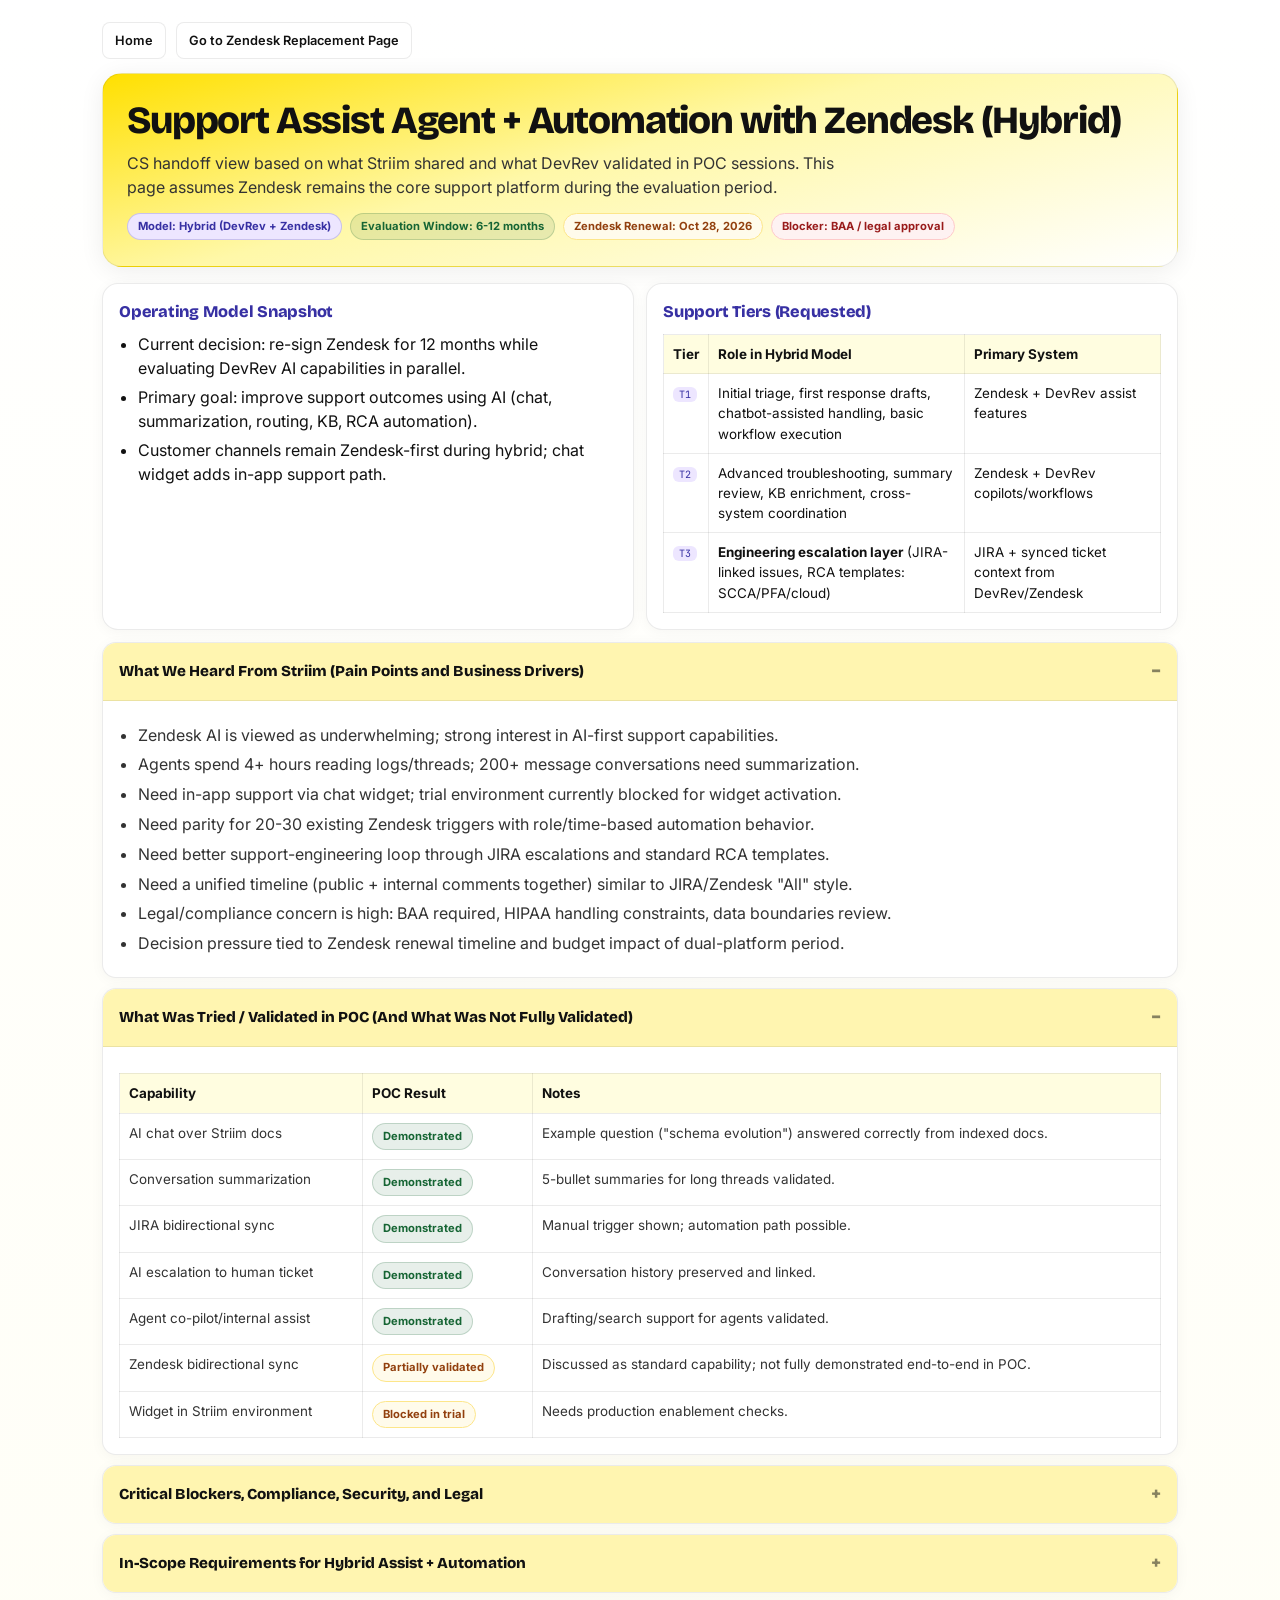
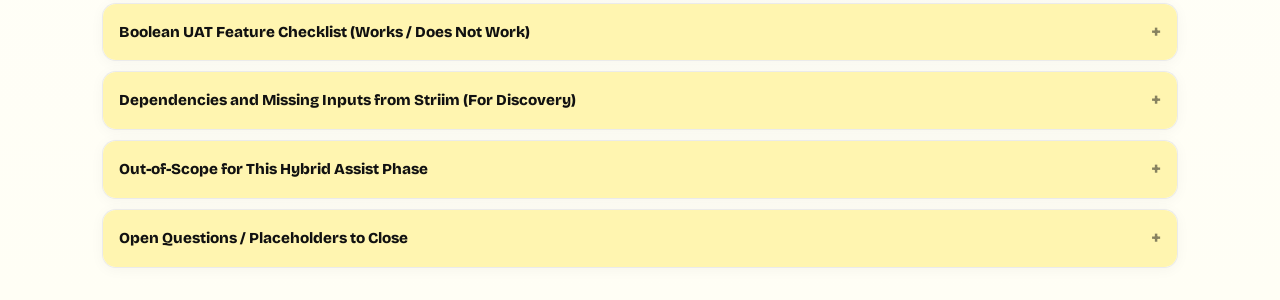
==== striim_support_assist_and_automation_with_zendesk.html @ 33229b57 "Build initial Striim CS pages and Computer-style UI. Add the hybrid and replacement CS views, apply " ====
<!doctype html>
<html lang="en">
<head>
  <meta charset="utf-8">
  <meta name="viewport" content="width=device-width, initial-scale=1">
  <title>Striim - Support Assist Agent + Automation with Zendesk</title>
  <link rel="preconnect" href="https://fonts.googleapis.com">
  <link rel="preconnect" href="https://fonts.gstatic.com" crossorigin>
  <link href="https://fonts.googleapis.com/css2?family=Bricolage+Grotesque:opsz,wght@12..96,400;12..96,500;12..96,600;12..96,700;12..96,800&family=Inter:wght@400;500;600&family=JetBrains+Mono:wght@400;500&display=swap" rel="stylesheet">
  <link rel="stylesheet" href="./striim-cs-styles.css">
</head>
<body>
  <main class="container">
    <nav class="top-nav">
      <a class="btn" href="./striim_cs_pages_index.html">Home</a>
      <a class="btn" href="./striim_zendesk_replacement_view.html">Go to Zendesk Replacement Page</a>
    </nav>

    <section class="hero">
      <h1 class="title">Support Assist Agent + Automation with Zendesk (Hybrid)</h1>
      <p class="subtitle">
        CS handoff view based on what Striim shared and what DevRev validated in POC sessions.
        This page assumes Zendesk remains the core support platform during the evaluation period.
      </p>
      <div class="meta">
        <span class="chip">Model: Hybrid (DevRev + Zendesk)</span>
        <span class="chip ok">Evaluation Window: 6-12 months</span>
        <span class="chip warn">Zendesk Renewal: Oct 28, 2026</span>
        <span class="chip risk">Blocker: BAA / legal approval</span>
      </div>
    </section>

    <section class="grid-2">
      <article class="card">
        <h3 class="section-heading">Operating Model Snapshot</h3>
        <ul>
          <li>Current decision: re-sign Zendesk for 12 months while evaluating DevRev AI capabilities in parallel.</li>
          <li>Primary goal: improve support outcomes using AI (chat, summarization, routing, KB, RCA automation).</li>
          <li>Customer channels remain Zendesk-first during hybrid; chat widget adds in-app support path.</li>
        </ul>
      </article>

      <article class="card">
        <h3 class="section-heading">Support Tiers (Requested)</h3>
        <table>
          <thead>
            <tr>
              <th>Tier</th>
              <th>Role in Hybrid Model</th>
              <th>Primary System</th>
            </tr>
          </thead>
          <tbody>
            <tr>
              <td><span class="kbd">T1</span></td>
              <td>Initial triage, first response drafts, chatbot-assisted handling, basic workflow execution</td>
              <td>Zendesk + DevRev assist features</td>
            </tr>
            <tr>
              <td><span class="kbd">T2</span></td>
              <td>Advanced troubleshooting, summary review, KB enrichment, cross-system coordination</td>
              <td>Zendesk + DevRev copilots/workflows</td>
            </tr>
            <tr>
              <td><span class="kbd">T3</span></td>
              <td><strong>Engineering escalation layer</strong> (JIRA-linked issues, RCA templates: SCCA/PFA/cloud)</td>
              <td>JIRA + synced ticket context from DevRev/Zendesk</td>
            </tr>
          </tbody>
        </table>
      </article>
    </section>

    <details open>
      <summary>What We Heard From Striim (Pain Points and Business Drivers)</summary>
      <div class="content">
        <ul>
          <li>Zendesk AI is viewed as underwhelming; strong interest in AI-first support capabilities.</li>
          <li>Agents spend 4+ hours reading logs/threads; 200+ message conversations need summarization.</li>
          <li>Need in-app support via chat widget; trial environment currently blocked for widget activation.</li>
          <li>Need parity for 20-30 existing Zendesk triggers with role/time-based automation behavior.</li>
          <li>Need better support-engineering loop through JIRA escalations and standard RCA templates.</li>
          <li>Need a unified timeline (public + internal comments together) similar to JIRA/Zendesk "All" style.</li>
          <li>Legal/compliance concern is high: BAA required, HIPAA handling constraints, data boundaries review.</li>
          <li>Decision pressure tied to Zendesk renewal timeline and budget impact of dual-platform period.</li>
        </ul>
      </div>
    </details>

    <details open>
      <summary>What Was Tried / Validated in POC (And What Was Not Fully Validated)</summary>
      <div class="content">
        <table>
          <thead>
            <tr>
              <th>Capability</th>
              <th>POC Result</th>
              <th>Notes</th>
            </tr>
          </thead>
          <tbody>
            <tr>
              <td>AI chat over Striim docs</td>
              <td><span class="chip ok">Demonstrated</span></td>
              <td>Example question ("schema evolution") answered correctly from indexed docs.</td>
            </tr>
            <tr>
              <td>Conversation summarization</td>
              <td><span class="chip ok">Demonstrated</span></td>
              <td>5-bullet summaries for long threads validated.</td>
            </tr>
            <tr>
              <td>JIRA bidirectional sync</td>
              <td><span class="chip ok">Demonstrated</span></td>
              <td>Manual trigger shown; automation path possible.</td>
            </tr>
            <tr>
              <td>AI escalation to human ticket</td>
              <td><span class="chip ok">Demonstrated</span></td>
              <td>Conversation history preserved and linked.</td>
            </tr>
            <tr>
              <td>Agent co-pilot/internal assist</td>
              <td><span class="chip ok">Demonstrated</span></td>
              <td>Drafting/search support for agents validated.</td>
            </tr>
            <tr>
              <td>Zendesk bidirectional sync</td>
              <td><span class="chip warn">Partially validated</span></td>
              <td>Discussed as standard capability; not fully demonstrated end-to-end in POC.</td>
            </tr>
            <tr>
              <td>Widget in Striim environment</td>
              <td><span class="chip warn">Blocked in trial</span></td>
              <td>Needs production enablement checks.</td>
            </tr>
          </tbody>
        </table>
      </div>
    </details>

    <details>
      <summary>Critical Blockers, Compliance, Security, and Legal</summary>
      <div class="content">
        <ul>
          <li><strong>BAA execution is mandatory</strong> before PHI can be processed; legal review is ongoing with external counsel.</li>
          <li>Email restriction under BAA: notifications cannot include ticket description/body; only subject and customer name.</li>
          <li>Need final BAA terms and any additional feature restrictions (<span class="kbd">[ TBD ]</span>).</li>
          <li>Security architecture notes captured: AWS-hosted platform, customer-partitioned data plane, encryption at rest/in transit, RBAC/MFA/SAML/OAuth support.</li>
          <li>Data boundary concerns addressed in sessions: LLM hosting and vector store described as internal/proprietary; no customer-data model training (RAG retrieval).</li>
        </ul>
      </div>
    </details>

    <details>
      <summary>In-Scope Requirements for Hybrid Assist + Automation</summary>
      <div class="content">
        <p class="small">
          Consolidated from requirement docs and SOW. Status labels indicate current understanding from pre-sales and POC.
        </p>
        <table>
          <thead>
            <tr>
              <th>Category</th>
              <th>Requirement Set</th>
              <th>Status</th>
            </tr>
          </thead>
          <tbody>
            <tr>
              <td>Ticketing</td>
              <td>CSAT on close, team assignment, dashboard/filter standards, custom dashboards, auto-assignment, ticket field automation, CSV/XLS export</td>
              <td><span class="chip ok">Exists</span></td>
            </tr>
            <tr>
              <td>Workflow Automation</td>
              <td>Event/time triggers, role-based status logic, reminder/pending/auto-close actions, Zendesk trigger migration</td>
              <td><span class="chip warn">Exists + Striim input required</span></td>
            </tr>
            <tr>
              <td>Integrations</td>
              <td>JIRA bi-directional, Zendesk bi-directional, email-to-ticket and routing, docs indexing</td>
              <td><span class="chip ok">Critical</span></td>
            </tr>
            <tr>
              <td>AI Agents</td>
              <td>Computer fo Support KB creation, internal search, summarization, RCA template automation, smart routing, JIRA issue visibilty, support escalation agent, recomendation.</td>
              <td><span class="chip ok">Included (7 agents)</span></td>
            </tr>
            <tr>
              <td>Customer Experience</td>
              <td>Customer portal, chat widget, chat-to-ticket escalation, widget behavior/branding config</td>
              <td><span class="chip ok">Included</span> + <span class="chip warn">widget specs needed</span></td>
            </tr>
            <tr>
              <td>Customization</td>
              <td>Custom attributes, custom portal form fields, Zendesk custom field mapping</td>
              <td><span class="chip ok">Supported</span> + <span class="chip warn">field list needed</span></td>
            </tr>
          </tbody>
        </table>
      </div>
    </details>

    <details>
      <summary>Boolean UAT Feature Checklist (Works / Does Not Work)</summary>
      <div class="content">
        <table>
          <thead>
            <tr>
              <th>Feature</th>
              <th>Success Definition</th>
              <th>Current Value</th>
            </tr>
          </thead>
          <tbody>
            <tr><td>AI Chat Widget</td><td>Loads in Striim app, accurate doc responses, context preserved</td><td><span class="chip ok">Works</span></td></tr>
            <tr><td>Conversation Summarization</td><td>200+ messages summarized to 5 bullets accurately</td><td><span class="chip ok">Works</span></td></tr>
            <tr><td>Workflow Automation</td><td>Auto-reply, role-based status, time actions execute correctly</td><td><span class="chip ok">Works</span></td></tr>
            <tr><td>Zendesk Bidirectional Sync</td><td>Zendesk↔DevRev sync without data loss</td><td><span class="chip ok">Works</span></td></tr>
            <tr><td>JIRA Bidirectional Sync</td><td>Issue links, comments, status sync both directions</td><td><span class="chip ok">Works</span></td></tr>
            <tr><td>Escalation to Human</td><td>AI creates routed ticket with full history</td><td><span class="chip ok">Works</span></td></tr>
            <tr><td>Smart Routing</td><td>Correct routing based on role/metadata</td><td><span class="chip ok">Works</span></td></tr>
            <tr><td>KB Article Creation</td><td>Reviewable AI draft can be published</td><td><span class="chip ok">Works</span></td></tr>
            <tr><td>CSAT Survey</td><td>Triggers on close, delivers, and tracks responses</td><td><span class="chip ok">Works</span></td></tr>
            <tr><td>Internal Search Agent</td><td>Relevant results with acceptable speed (&lt;5s target)</td><td><span class="chip ok">Works</span></td></tr>
          </tbody>
        </table>
      </div>
    </details>

    <details>
      <summary>Dependencies and Missing Inputs from Striim (For Discovery)</summary>
      <div class="content">
        <ul>
          <li>Full Zendesk trigger inventory (name, condition, action, priority).</li>
          <li>Time intervals and SLA definitions (first response, response, resolution, tier-based SLA).</li>
          <li>Widget branding and behavior specs (logo/colors/copy/placement/auto-open behavior).</li>
          <li>Custom field inventory (field type, validation, usage mapping).</li>
          <li>Email routing and auto-assignment rules; auto-reply templates.</li>
          <li>RCA template field schemas for SCCA/PFA/cloud workflows.</li>
          <li>License counts and expected monthly ticket/conversation volume for AI action estimation.</li>
          <li>Workspace name, final team titles, and any contact detail gaps marked <span class="kbd">[ TBD ]</span>.</li>
        </ul>
      </div>
    </details>

    <details>
      <summary>Out-of-Scope for This Hybrid Assist Phase</summary>
      <div class="content">
        <ul>
          <li>Salesforce, Slack, Confluence integrations and non-listed external sources.</li>
          <li>Custom code-heavy feature development beyond standard configuration path.</li>
          <li>Third-party system administration ownership (Zendesk/JIRA/email server ops remain with Striim).</li>
          <li>Extensive custom training programs beyond standard enablement delivery.</li>
          <li>Broader change-management consulting and executive reporting beyond standard CSM cadence.</li>
        </ul>
      </div>
    </details>

    <details>
      <summary>Open Questions / Placeholders to Close</summary>
      <div class="content">
        <ul>
          <li>Final BAA terms and complete list of BAA-induced feature restrictions: <span class="kbd">[ TBD ]</span>.</li>
          <li>Widget activation path in Striim production and any deployment blockers: <span class="kbd">[ TBD ]</span>.</li>
        </ul>
      </div>
    </details>
  </main>
</body>
</html>
---- striim-cs-styles.css ----
:root {
  --yellow-bright: #ffe000;
  --yellow-mid: #fff5b0;
  --yellow-pale: #fffde0;
  --lavender: #ede6ff;
  --indigo: #3730a3;
  --indigo-soft: #5b21b6;
  --text-dark: #111111;
  --text-body: #333333;
  --text-muted: #666666;
  --white: #ffffff;
  --border: rgba(0, 0, 0, 0.08);
  --shadow: 0 4px 24px rgba(0, 0, 0, 0.07);
  --teal: #0f766e;
  --teal-bg: rgba(15, 118, 110, 0.12);
  --green: #166534;
  --green-bg: rgba(22, 101, 52, 0.1);
  --amber: #92400e;
  --amber-bg: #fffbeb;
  --rose: #991b1b;
  --rose-bg: #fef2f2;
}

* {
  box-sizing: border-box;
  margin: 0;
  padding: 0;
}

html {
  scroll-behavior: smooth;
}

body {
  font-family: "Inter", system-ui, sans-serif;
  background: linear-gradient(180deg, #ffffff 0%, #fffef5 100%);
  color: var(--text-dark);
  line-height: 1.5;
}

.container {
  max-width: 1120px;
  margin: 0 auto;
  padding: 22px;
}

.top-nav {
  display: flex;
  gap: 10px;
  margin-bottom: 14px;
  flex-wrap: wrap;
}

.btn {
  text-decoration: none;
  border: 1px solid var(--border);
  border-radius: 8px;
  padding: 8px 12px;
  background: var(--white);
  color: var(--text-dark);
  font-weight: 600;
  font-size: 0.8rem;
}

.btn:hover {
  background: var(--yellow-pale);
}

.hero {
  background: linear-gradient(165deg, var(--yellow-bright) 0%, #fff8a8 45%, var(--white) 100%);
  border: 1px solid var(--border);
  border-radius: 20px;
  box-shadow: var(--shadow);
  padding: 26px 24px;
  margin-bottom: 16px;
}

.title {
  margin: 0 0 10px;
  font-family: "Bricolage Grotesque", sans-serif;
  font-size: clamp(1.6rem, 4vw, 2.4rem);
  font-weight: 800;
  letter-spacing: -0.03em;
  line-height: 1.06;
}

.subtitle {
  margin: 0;
  color: var(--text-body);
  max-width: 72ch;
}

.meta {
  margin-top: 14px;
  display: flex;
  gap: 8px;
  flex-wrap: wrap;
}

.chip {
  display: inline-block;
  background: var(--lavender);
  color: var(--indigo);
  border: 1px solid rgba(55, 48, 163, 0.2);
  border-radius: 999px;
  font-size: 0.7rem;
  font-weight: 700;
  padding: 4px 10px;
}

.chip.ok {
  background: var(--green-bg);
  color: var(--green);
  border-color: rgba(22, 101, 52, 0.2);
}

.chip.warn {
  background: var(--amber-bg);
  color: var(--amber);
  border-color: #fde68a;
}

.chip.risk {
  background: var(--rose-bg);
  color: var(--rose);
  border-color: #fecaca;
}

.grid-2 {
  display: grid;
  grid-template-columns: repeat(2, 1fr);
  gap: 12px;
  margin-bottom: 12px;
}

@media (max-width: 900px) {
  .grid-2 {
    grid-template-columns: 1fr;
  }
}

.card {
  background: var(--white);
  border: 1px solid var(--border);
  border-radius: 16px;
  padding: 16px;
  box-shadow: 0 2px 14px rgba(0, 0, 0, 0.04);
}

.card h3 {
  font-family: "Bricolage Grotesque", sans-serif;
  font-size: 1.02rem;
  font-weight: 800;
  letter-spacing: -0.015em;
  color: var(--indigo);
  margin: 0 0 8px;
}

.card--future {
  background: #f3f4f6;
  border-color: #d1d5db;
  box-shadow: none;
}

.card--future h3,
.card--future .small {
  color: #4b5563;
}

details {
  margin-bottom: 10px;
  border: 1px solid var(--border);
  border-radius: 14px;
  background: var(--white);
  overflow: hidden;
  box-shadow: 0 2px 14px rgba(0, 0, 0, 0.04);
}

summary {
  list-style: none;
  cursor: pointer;
  padding: 14px 16px;
  font-family: "Bricolage Grotesque", sans-serif;
  font-weight: 800;
  font-size: 0.95rem;
  display: flex;
  align-items: center;
  justify-content: space-between;
  gap: 12px;
  background: var(--yellow-mid);
  color: var(--text-dark);
}

summary::-webkit-details-marker {
  display: none;
}

summary::after {
  content: "+";
  font-size: 1.2rem;
  opacity: 0.5;
}

details[open] summary::after {
  content: "−";
}

details[open] summary {
  border-bottom: 1px solid var(--border);
}

details > .content {
  padding: 16px;
  color: var(--text-body);
  line-height: 1.55;
}

ul,
ol {
  margin: 6px 0 0 1.2rem;
}

li {
  margin: 5px 0;
}

table {
  width: 100%;
  border-collapse: collapse;
  margin-top: 10px;
  font-size: 0.84rem;
}

th,
td {
  border: 1px solid var(--border);
  text-align: left;
  vertical-align: top;
  padding: 9px;
}

th {
  background: var(--yellow-pale);
  color: var(--text-dark);
  font-weight: 700;
}

.kbd {
  font-family: "JetBrains Mono", ui-monospace, SFMono-Regular, Menlo, Consolas, monospace;
  background: var(--lavender);
  color: var(--indigo);
  border-radius: 6px;
  padding: 1px 6px;
  font-size: 0.75em;
}

.small {
  font-size: 0.8rem;
  color: var(--text-muted);
}

.section-heading {
  margin: 8px 0 10px;
}
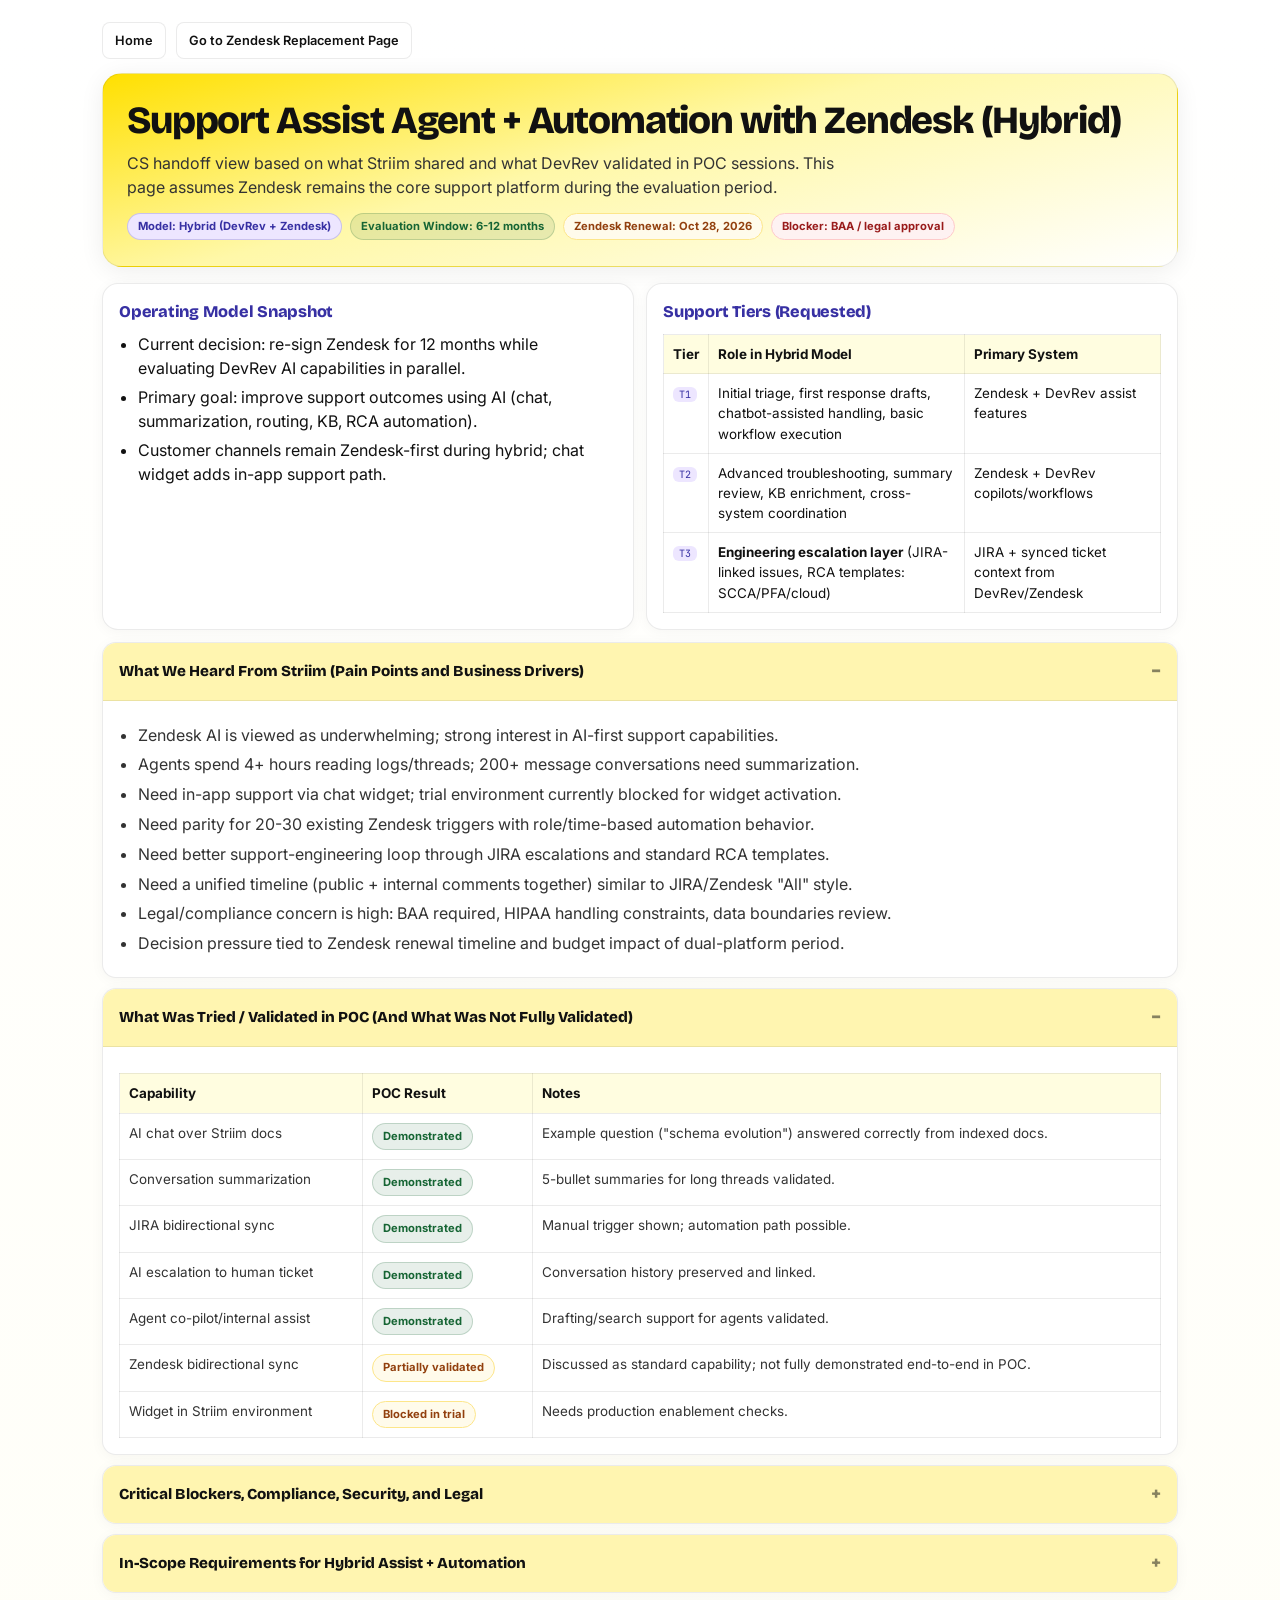
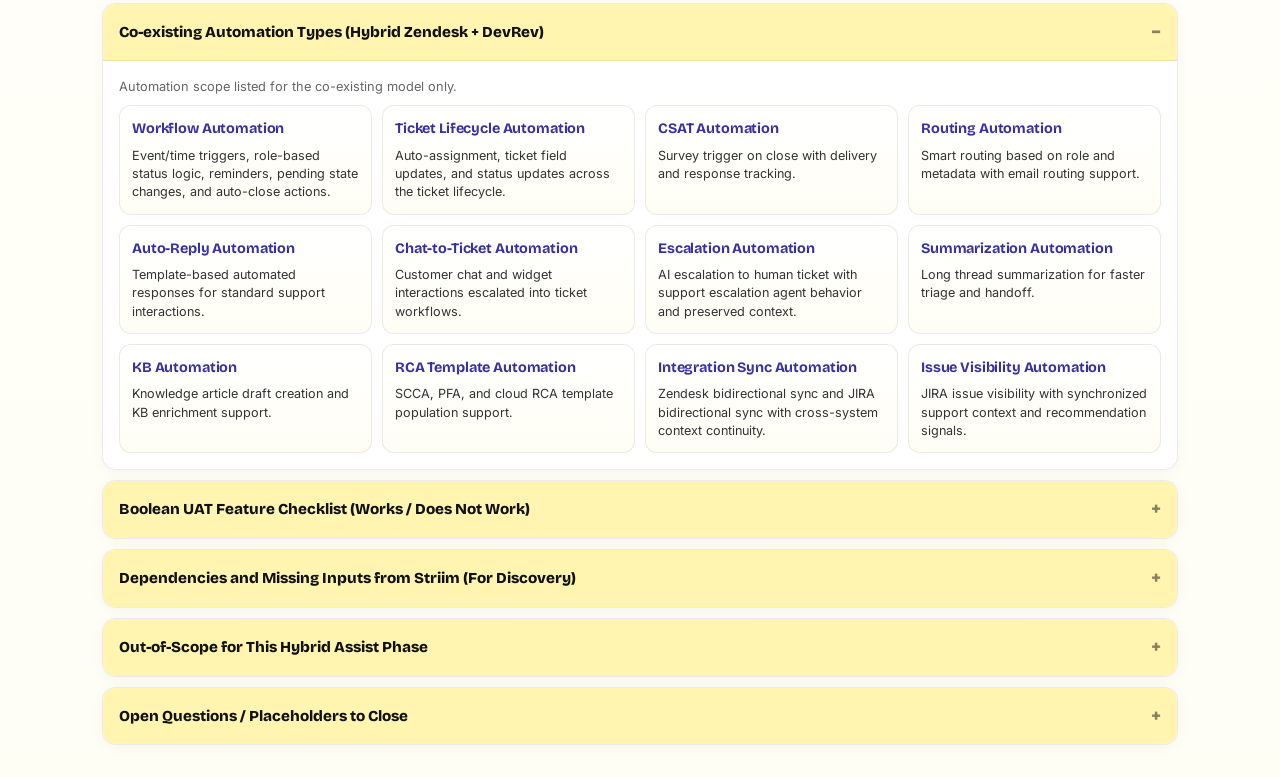
==== commit 48f0fc2c: "Add co-existing automation types visual section. Introduce a dedicated hybrid automation breakdown w" ====
--- a/striim_support_assist_and_automation_with_zendesk.html
+++ b/striim_support_assist_and_automation_with_zendesk.html
@@ -202,6 +202,63 @@
       </div>
     </details>
 
+    <details open>
+      <summary>Co-existing Automation Types (Hybrid Zendesk + DevRev)</summary>
+      <div class="content">
+        <p class="small">Automation scope listed for the co-existing model only.</p>
+        <div class="automation-grid">
+          <article class="automation-card">
+            <h4>Workflow Automation</h4>
+            <p>Event/time triggers, role-based status logic, reminders, pending state changes, and auto-close actions.</p>
+          </article>
+          <article class="automation-card">
+            <h4>Ticket Lifecycle Automation</h4>
+            <p>Auto-assignment, ticket field updates, and status updates across the ticket lifecycle.</p>
+          </article>
+          <article class="automation-card">
+            <h4>CSAT Automation</h4>
+            <p>Survey trigger on close with delivery and response tracking.</p>
+          </article>
+          <article class="automation-card">
+            <h4>Routing Automation</h4>
+            <p>Smart routing based on role and metadata with email routing support.</p>
+          </article>
+          <article class="automation-card">
+            <h4>Auto-Reply Automation</h4>
+            <p>Template-based automated responses for standard support interactions.</p>
+          </article>
+          <article class="automation-card">
+            <h4>Chat-to-Ticket Automation</h4>
+            <p>Customer chat and widget interactions escalated into ticket workflows.</p>
+          </article>
+          <article class="automation-card">
+            <h4>Escalation Automation</h4>
+            <p>AI escalation to human ticket with support escalation agent behavior and preserved context.</p>
+          </article>
+          <article class="automation-card">
+            <h4>Summarization Automation</h4>
+            <p>Long thread summarization for faster triage and handoff.</p>
+          </article>
+          <article class="automation-card">
+            <h4>KB Automation</h4>
+            <p>Knowledge article draft creation and KB enrichment support.</p>
+          </article>
+          <article class="automation-card">
+            <h4>RCA Template Automation</h4>
+            <p>SCCA, PFA, and cloud RCA template population support.</p>
+          </article>
+          <article class="automation-card">
+            <h4>Integration Sync Automation</h4>
+            <p>Zendesk bidirectional sync and JIRA bidirectional sync with cross-system context continuity.</p>
+          </article>
+          <article class="automation-card">
+            <h4>Issue Visibility Automation</h4>
+            <p>JIRA issue visibility with synchronized support context and recommendation signals.</p>
+          </article>
+        </div>
+      </div>
+    </details>
+
     <details>
       <summary>Boolean UAT Feature Checklist (Works / Does Not Work)</summary>
       <div class="content">
--- a/striim-cs-styles.css
+++ b/striim-cs-styles.css
@@ -60,6 +60,7 @@
   color: var(--text-dark);
   font-weight: 600;
   font-size: 0.8rem;
+  display: inline-block;
 }
 
 .btn:hover {
@@ -154,6 +155,39 @@
   letter-spacing: -0.015em;
   color: var(--indigo);
   margin: 0 0 8px;
+}
+
+.card .btn {
+  margin-top: 12px;
+}
+
+.automation-grid {
+  display: grid;
+  grid-template-columns: repeat(auto-fit, minmax(220px, 1fr));
+  gap: 10px;
+  margin-top: 8px;
+}
+
+.automation-card {
+  background: linear-gradient(180deg, #ffffff 0%, #fffef5 100%);
+  border: 1px solid var(--border);
+  border-radius: 12px;
+  padding: 12px;
+}
+
+.automation-card h4 {
+  margin: 0 0 6px;
+  font-family: "Bricolage Grotesque", sans-serif;
+  font-size: 0.9rem;
+  color: var(--indigo);
+  letter-spacing: -0.01em;
+}
+
+.automation-card p {
+  margin: 0;
+  font-size: 0.79rem;
+  color: var(--text-body);
+  line-height: 1.45;
 }
 
 .card--future {
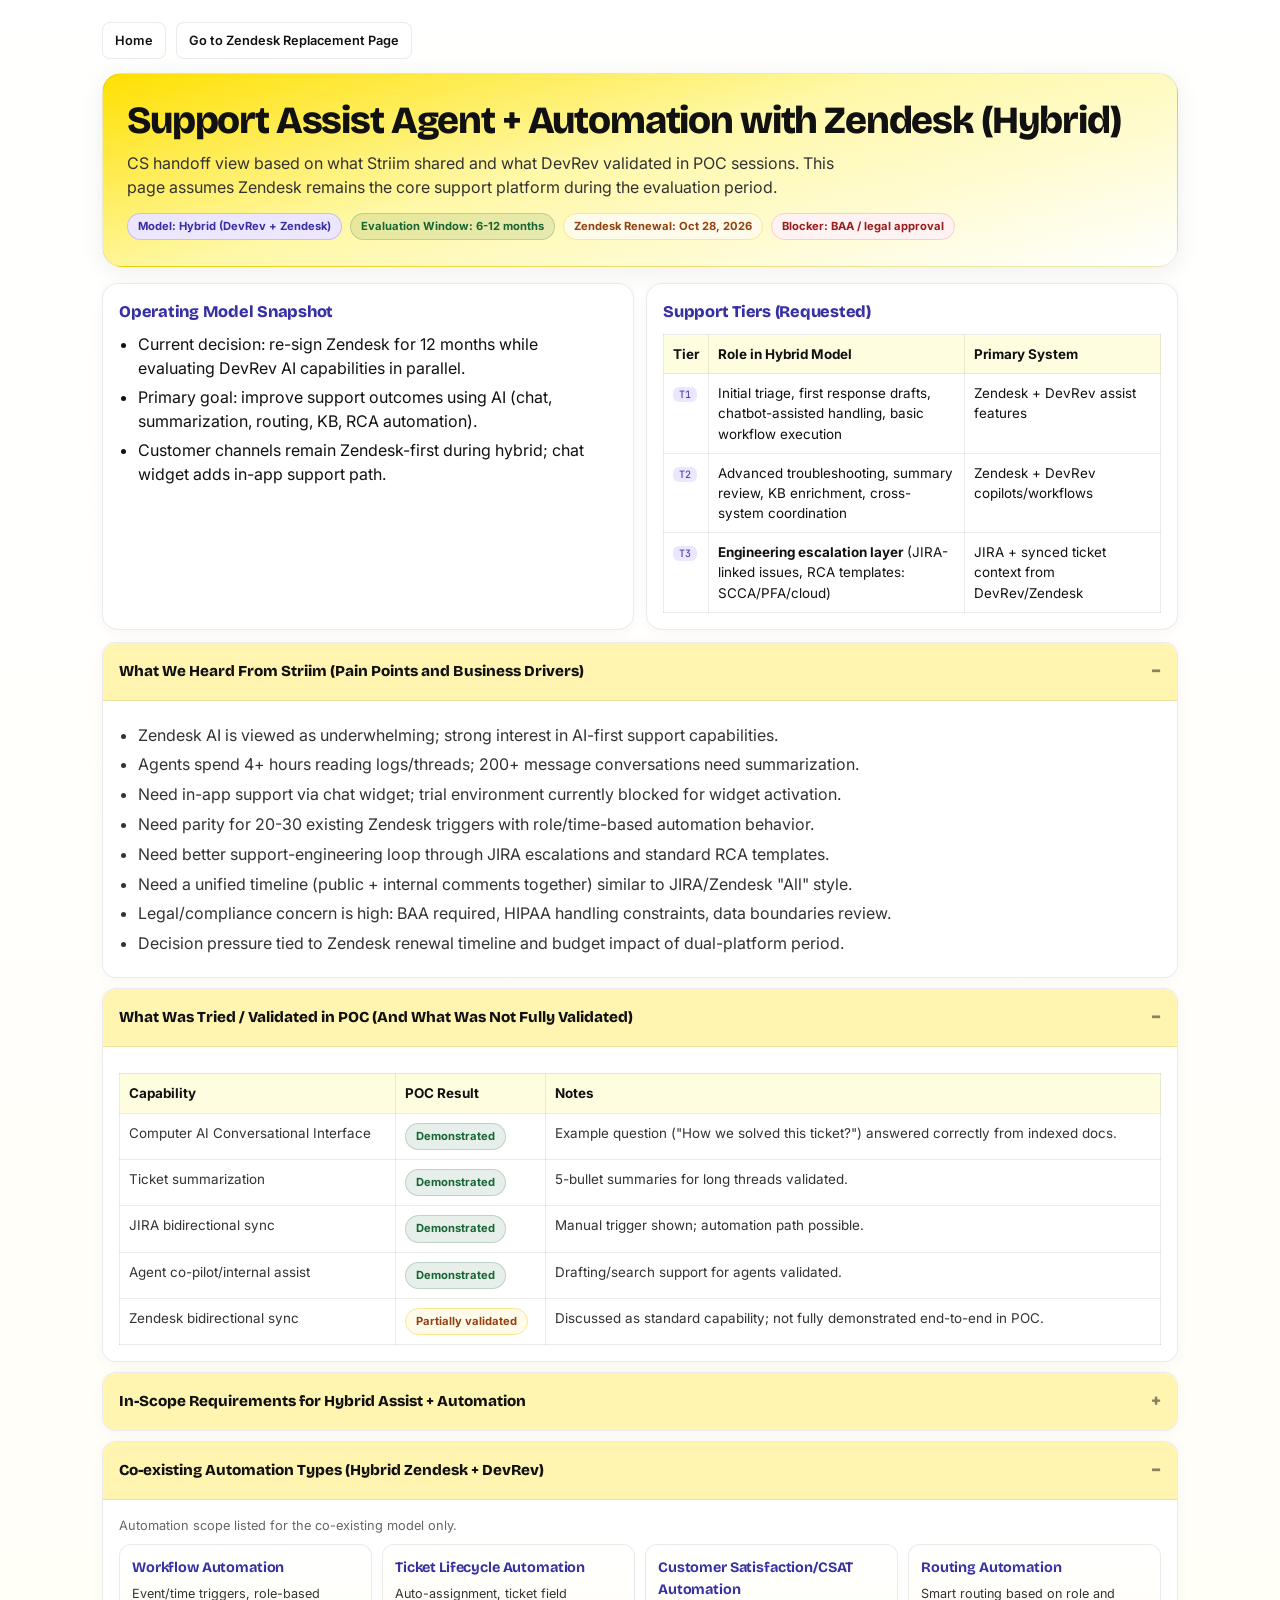
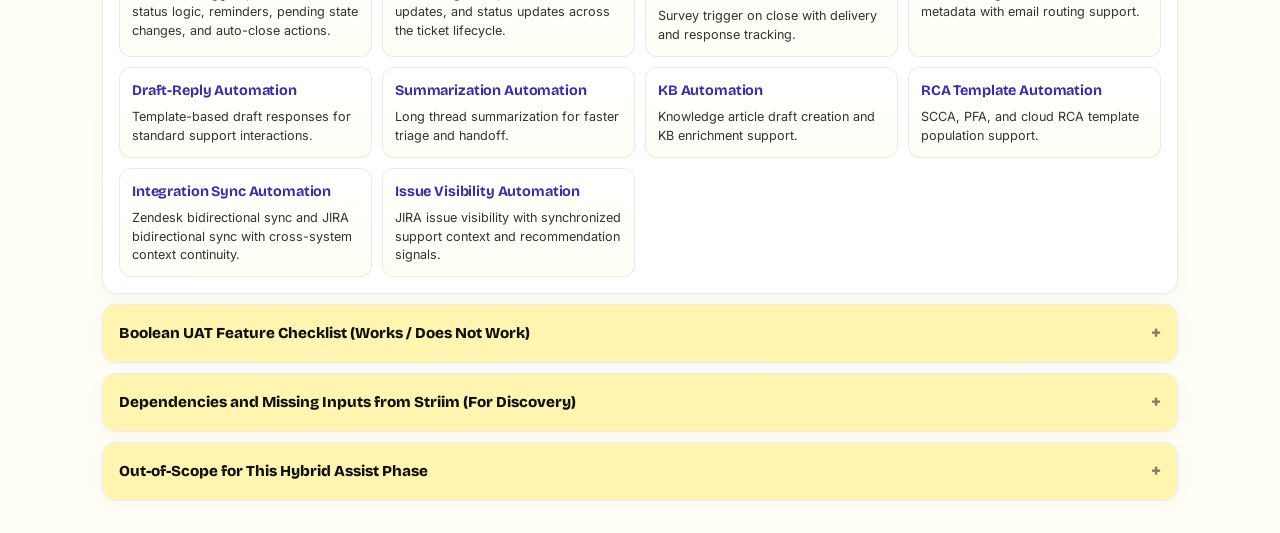
==== commit 3c67aa64: "Update striim_support_assist_and_automation_with_zendesk.html" ====
--- a/striim_support_assist_and_automation_with_zendesk.html
+++ b/striim_support_assist_and_automation_with_zendesk.html
@@ -12,7 +12,7 @@
 <body>
   <main class="container">
     <nav class="top-nav">
-      <a class="btn" href="./striim_cs_pages_index.html">Home</a>
+      <a class="btn" href="./index.html">Home</a>
       <a class="btn" href="./striim_zendesk_replacement_view.html">Go to Zendesk Replacement Page</a>
     </nav>
 
@@ -100,12 +100,12 @@
           </thead>
           <tbody>
             <tr>
-              <td>AI chat over Striim docs</td>
-              <td><span class="chip ok">Demonstrated</span></td>
-              <td>Example question ("schema evolution") answered correctly from indexed docs.</td>
-            </tr>
-            <tr>
-              <td>Conversation summarization</td>
+              <td>Computer AI Conversational Interface</td>
+              <td><span class="chip ok">Demonstrated</span></td>
+              <td>Example question ("How we solved this ticket?") answered correctly from indexed docs.</td>
+            </tr>
+            <tr>
+              <td>Ticket summarization</td>
               <td><span class="chip ok">Demonstrated</span></td>
               <td>5-bullet summaries for long threads validated.</td>
             </tr>
@@ -114,11 +114,7 @@
               <td><span class="chip ok">Demonstrated</span></td>
               <td>Manual trigger shown; automation path possible.</td>
             </tr>
-            <tr>
-              <td>AI escalation to human ticket</td>
-              <td><span class="chip ok">Demonstrated</span></td>
-              <td>Conversation history preserved and linked.</td>
-            </tr>
+         
             <tr>
               <td>Agent co-pilot/internal assist</td>
               <td><span class="chip ok">Demonstrated</span></td>
@@ -129,28 +125,13 @@
               <td><span class="chip warn">Partially validated</span></td>
               <td>Discussed as standard capability; not fully demonstrated end-to-end in POC.</td>
             </tr>
-            <tr>
-              <td>Widget in Striim environment</td>
-              <td><span class="chip warn">Blocked in trial</span></td>
-              <td>Needs production enablement checks.</td>
-            </tr>
-          </tbody>
-        </table>
-      </div>
-    </details>
-
-    <details>
-      <summary>Critical Blockers, Compliance, Security, and Legal</summary>
-      <div class="content">
-        <ul>
-          <li><strong>BAA execution is mandatory</strong> before PHI can be processed; legal review is ongoing with external counsel.</li>
-          <li>Email restriction under BAA: notifications cannot include ticket description/body; only subject and customer name.</li>
-          <li>Need final BAA terms and any additional feature restrictions (<span class="kbd">[ TBD ]</span>).</li>
-          <li>Security architecture notes captured: AWS-hosted platform, customer-partitioned data plane, encryption at rest/in transit, RBAC/MFA/SAML/OAuth support.</li>
-          <li>Data boundary concerns addressed in sessions: LLM hosting and vector store described as internal/proprietary; no customer-data model training (RAG retrieval).</li>
-        </ul>
-      </div>
-    </details>
+            
+          </tbody>
+        </table>
+      </div>
+    </details>
+
+
 
     <details>
       <summary>In-Scope Requirements for Hybrid Assist + Automation</summary>
@@ -169,7 +150,7 @@
           <tbody>
             <tr>
               <td>Ticketing</td>
-              <td>CSAT on close, team assignment, dashboard/filter standards, custom dashboards, auto-assignment, ticket field automation, CSV/XLS export</td>
+              <td> team assignment, dashboard/filter standards, custom dashboards, auto-assignment, ticket field automation, CSV/XLS export</td>
               <td><span class="chip ok">Exists</span></td>
             </tr>
             <tr>
@@ -183,18 +164,14 @@
               <td><span class="chip ok">Critical</span></td>
             </tr>
             <tr>
-              <td>AI Agents</td>
+              <td>AI Agent/Skills and Automations</td>
               <td>Computer fo Support KB creation, internal search, summarization, RCA template automation, smart routing, JIRA issue visibilty, support escalation agent, recomendation.</td>
-              <td><span class="chip ok">Included (7 agents)</span></td>
-            </tr>
-            <tr>
-              <td>Customer Experience</td>
-              <td>Customer portal, chat widget, chat-to-ticket escalation, widget behavior/branding config</td>
-              <td><span class="chip ok">Included</span> + <span class="chip warn">widget specs needed</span></td>
-            </tr>
-            <tr>
-              <td>Customization</td>
-              <td>Custom attributes, custom portal form fields, Zendesk custom field mapping</td>
+              <td><span class="chip ok">TBD)</span></td>
+            </tr>
+            
+            <tr>
+              <td>zendesk Configuration</td>
+              <td>Custom attributes to be created on the ZD ticket, Zendesk Custom field mapping like </td>
               <td><span class="chip ok">Supported</span> + <span class="chip warn">field list needed</span></td>
             </tr>
           </tbody>
@@ -216,7 +193,7 @@
             <p>Auto-assignment, ticket field updates, and status updates across the ticket lifecycle.</p>
           </article>
           <article class="automation-card">
-            <h4>CSAT Automation</h4>
+            <h4>Customer Satisfaction/CSAT Automation</h4>
             <p>Survey trigger on close with delivery and response tracking.</p>
           </article>
           <article class="automation-card">
@@ -224,17 +201,11 @@
             <p>Smart routing based on role and metadata with email routing support.</p>
           </article>
           <article class="automation-card">
-            <h4>Auto-Reply Automation</h4>
-            <p>Template-based automated responses for standard support interactions.</p>
-          </article>
-          <article class="automation-card">
-            <h4>Chat-to-Ticket Automation</h4>
-            <p>Customer chat and widget interactions escalated into ticket workflows.</p>
-          </article>
-          <article class="automation-card">
-            <h4>Escalation Automation</h4>
-            <p>AI escalation to human ticket with support escalation agent behavior and preserved context.</p>
-          </article>
+            <h4>Draft-Reply Automation</h4>
+            <p>Template-based draft responses for standard support interactions.</p>
+          </article>
+      
+        
           <article class="automation-card">
             <h4>Summarization Automation</h4>
             <p>Long thread summarization for faster triage and handoff.</p>
@@ -271,16 +242,16 @@
             </tr>
           </thead>
           <tbody>
-            <tr><td>AI Chat Widget</td><td>Loads in Striim app, accurate doc responses, context preserved</td><td><span class="chip ok">Works</span></td></tr>
-            <tr><td>Conversation Summarization</td><td>200+ messages summarized to 5 bullets accurately</td><td><span class="chip ok">Works</span></td></tr>
-            <tr><td>Workflow Automation</td><td>Auto-reply, role-based status, time actions execute correctly</td><td><span class="chip ok">Works</span></td></tr>
+
+            <tr><td>Conversation Summarization Field </td><td> When Routing to L2/L3 200+ messages summarized to 5 bullets accurately</td><td><span class="chip ok">Works</span></td></tr>
+            <tr><td>Workflow Automation</td><td> Macro Draft-Response, Rout to Correct Owner, Recommended Next Steps on this Ticket </td><td><span class="chip ok">Works</span></td></tr>
             <tr><td>Zendesk Bidirectional Sync</td><td>Zendesk↔DevRev sync without data loss</td><td><span class="chip ok">Works</span></td></tr>
-            <tr><td>JIRA Bidirectional Sync</td><td>Issue links, comments, status sync both directions</td><td><span class="chip ok">Works</span></td></tr>
-            <tr><td>Escalation to Human</td><td>AI creates routed ticket with full history</td><td><span class="chip ok">Works</span></td></tr>
+            <tr><td>JIRA Bidirectional Sync</td><td>Issue links, comments, status sync both directions , No Ticket Creation in Jira </td><td><span class="chip ok">Works</span></td></tr>
+        
             <tr><td>Smart Routing</td><td>Correct routing based on role/metadata</td><td><span class="chip ok">Works</span></td></tr>
             <tr><td>KB Article Creation</td><td>Reviewable AI draft can be published</td><td><span class="chip ok">Works</span></td></tr>
-            <tr><td>CSAT Survey</td><td>Triggers on close, delivers, and tracks responses</td><td><span class="chip ok">Works</span></td></tr>
-            <tr><td>Internal Search Agent</td><td>Relevant results with acceptable speed (&lt;5s target)</td><td><span class="chip ok">Works</span></td></tr>
+            <tr><td>CSAT Survey/Customer Satisfaction </td><td>Triggers on close, delivers, and tracks responses</td><td><span class="chip ok">Works</span></td></tr>
+            <tr><td>Internal Search Agent[Computer]</td><td>Relevant results with acceptable speed (&lt;5s target)</td><td><span class="chip ok">Works</span></td></tr>
           </tbody>
         </table>
       </div>
@@ -291,9 +262,10 @@
       <div class="content">
         <ul>
           <li>Full Zendesk trigger inventory (name, condition, action, priority).</li>
+          <li>Confirm with Strrim Team Where is Their KBs</li>
           <li>Time intervals and SLA definitions (first response, response, resolution, tier-based SLA).</li>
-          <li>Widget branding and behavior specs (logo/colors/copy/placement/auto-open behavior).</li>
-          <li>Custom field inventory (field type, validation, usage mapping).</li>
+          
+          <li>Custom field inventory for DevRev to Use in Zendesk (field type, validation, usage mapping).</li>
           <li>Email routing and auto-assignment rules; auto-reply templates.</li>
           <li>RCA template field schemas for SCCA/PFA/cloud workflows.</li>
           <li>License counts and expected monthly ticket/conversation volume for AI action estimation.</li>
@@ -315,15 +287,7 @@
       </div>
     </details>
 
-    <details>
-      <summary>Open Questions / Placeholders to Close</summary>
-      <div class="content">
-        <ul>
-          <li>Final BAA terms and complete list of BAA-induced feature restrictions: <span class="kbd">[ TBD ]</span>.</li>
-          <li>Widget activation path in Striim production and any deployment blockers: <span class="kbd">[ TBD ]</span>.</li>
-        </ul>
-      </div>
-    </details>
+   
   </main>
 </body>
 </html>
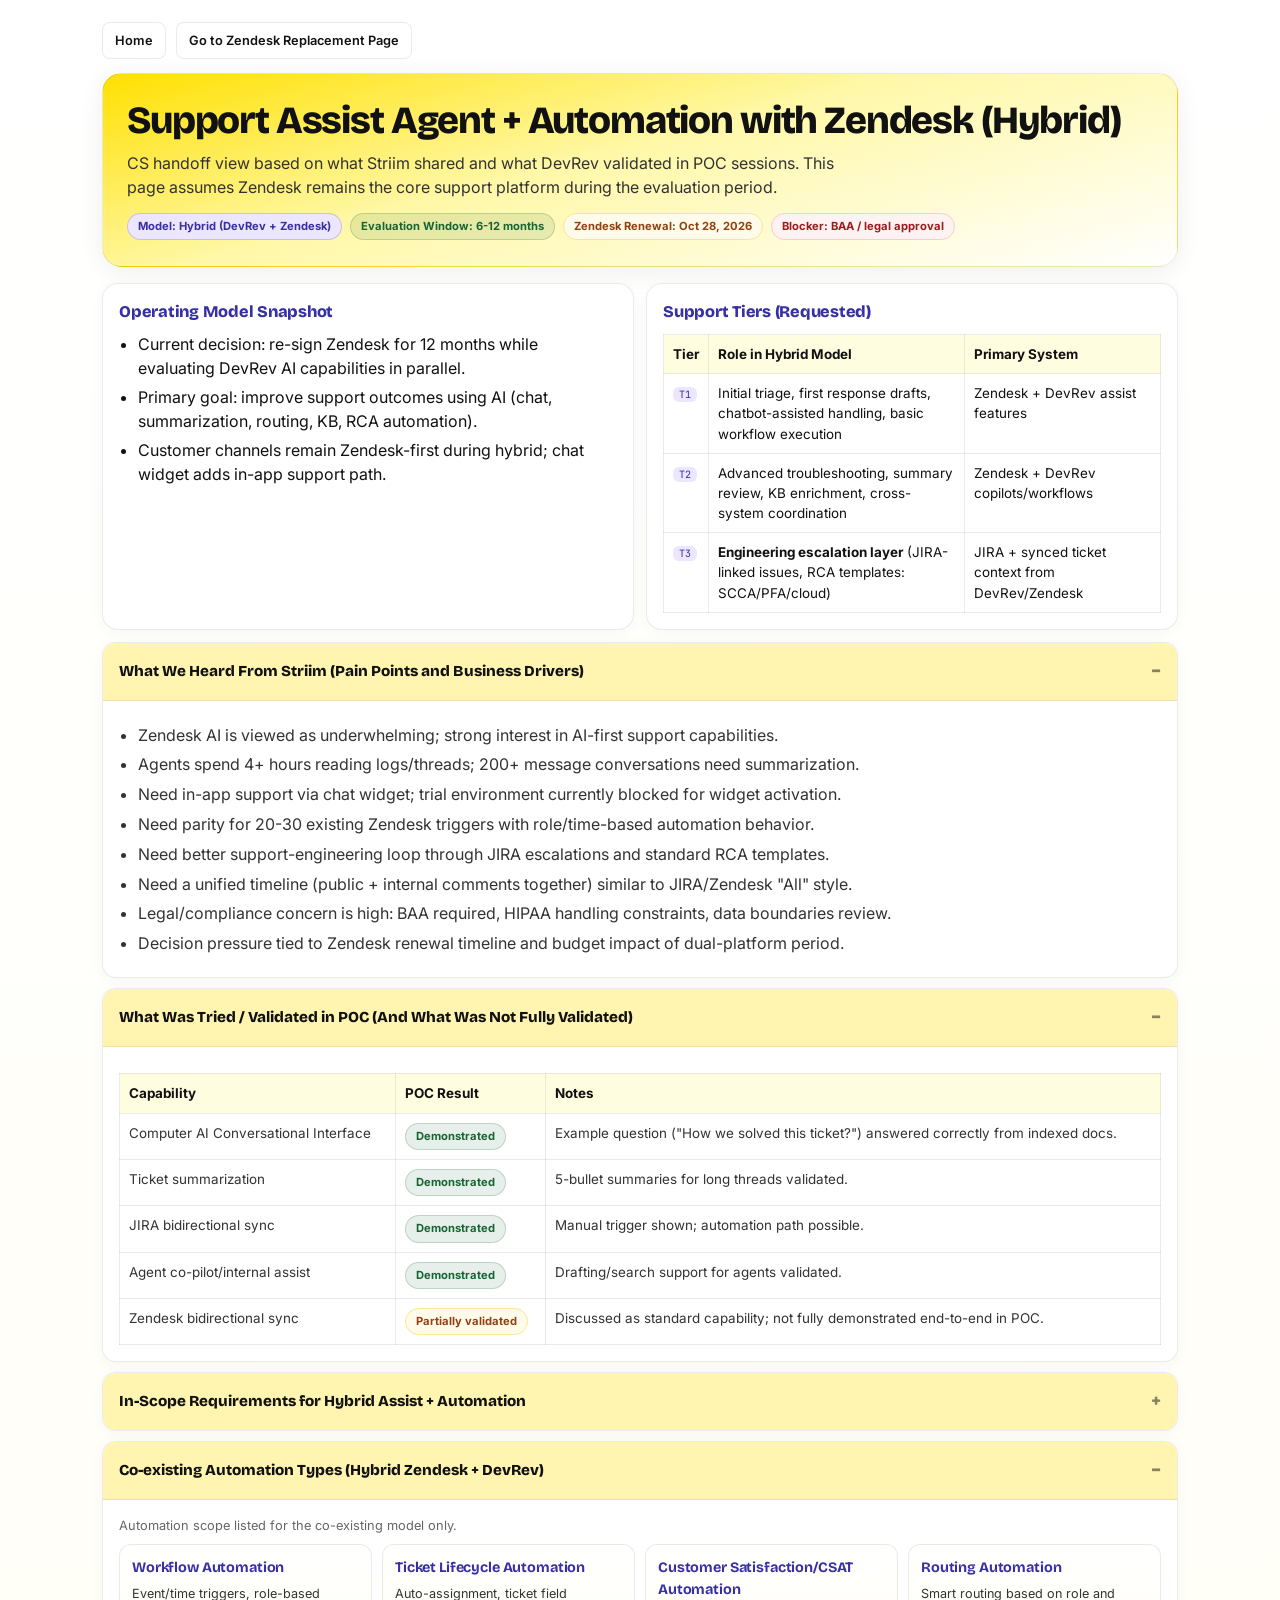
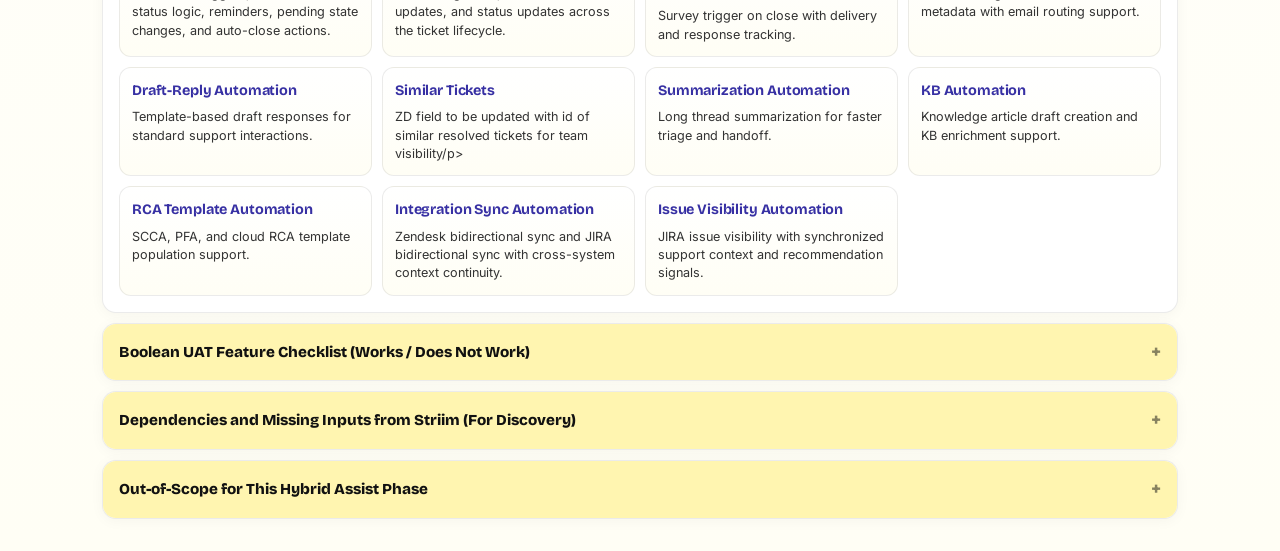
==== commit a5f3d5aa: "Update striim_support_assist_and_automation_with_zendesk.html" ====
--- a/striim_support_assist_and_automation_with_zendesk.html
+++ b/striim_support_assist_and_automation_with_zendesk.html
@@ -204,7 +204,10 @@
             <h4>Draft-Reply Automation</h4>
             <p>Template-based draft responses for standard support interactions.</p>
           </article>
-      
+           <article class="automation-card">
+            <h4>Similar Tickets</h4>
+            <p>ZD field to be updated with id of similar resolved tickets for team visibility/p>
+          </article>
         
           <article class="automation-card">
             <h4>Summarization Automation</h4>
@@ -243,7 +246,7 @@
           </thead>
           <tbody>
 
-            <tr><td>Conversation Summarization Field </td><td> When Routing to L2/L3 200+ messages summarized to 5 bullets accurately</td><td><span class="chip ok">Works</span></td></tr>
+            <tr><td>Ticket Summarization Field </td><td> When Routing to L2/L3 200+ messages summarized to 5 bullets accurately</td><td><span class="chip ok">Works</span></td></tr>
             <tr><td>Workflow Automation</td><td> Macro Draft-Response, Rout to Correct Owner, Recommended Next Steps on this Ticket </td><td><span class="chip ok">Works</span></td></tr>
             <tr><td>Zendesk Bidirectional Sync</td><td>Zendesk↔DevRev sync without data loss</td><td><span class="chip ok">Works</span></td></tr>
             <tr><td>JIRA Bidirectional Sync</td><td>Issue links, comments, status sync both directions , No Ticket Creation in Jira </td><td><span class="chip ok">Works</span></td></tr>
